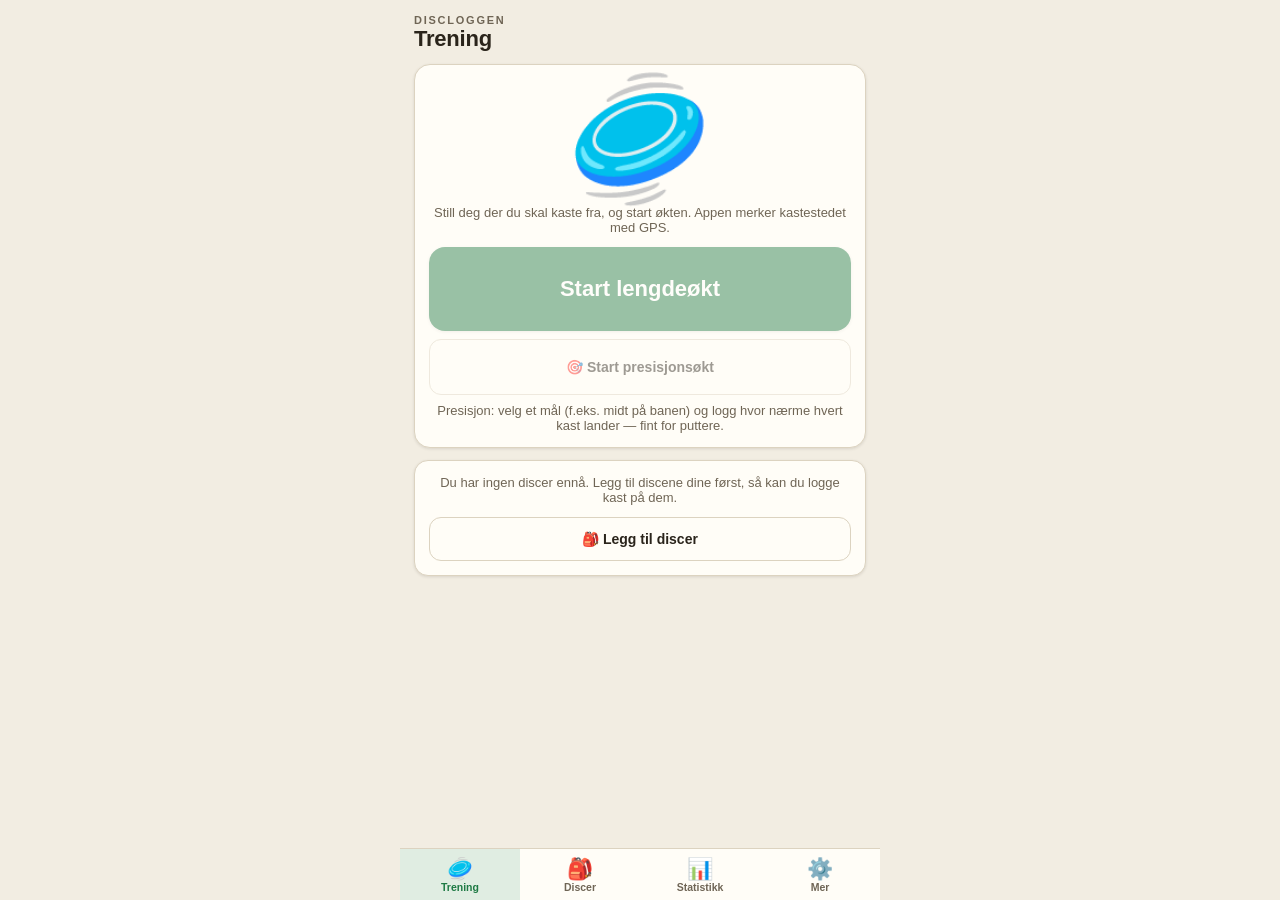
==== index.html @ fa89243a "Discloggen v1.0 — disc golf treningslogg (PWA) Lengde- og presisjonsøkter med GPS, disc-bibliotek me" ====
<!DOCTYPE html>
<html lang="nb">
<head>
<meta charset="utf-8">
<meta name="viewport" content="width=device-width, initial-scale=1, maximum-scale=1, user-scalable=no, viewport-fit=cover">
<title>Discloggen</title>
<link rel="manifest" href="manifest.webmanifest">
<meta name="theme-color" content="#131110">
<link rel="icon" type="image/png" href="icon-192.png">
<link rel="apple-touch-icon" href="icon-180.png">
<meta name="mobile-web-app-capable" content="yes">
<meta name="apple-mobile-web-app-capable" content="yes">
<meta name="apple-mobile-web-app-status-bar-style" content="black-translucent">
<link rel="stylesheet" href="css/app.css">
</head>
<body>
<div id="app">
  <main>
    <section id="v-train" class="view active noscroll"></section>
    <section id="v-discs" class="view"></section>
    <section id="v-stats" class="view"></section>
    <section id="v-more" class="view"></section>
  </main>
  <nav class="tabs">
    <button data-act="tab" data-arg="train" class="on"><span class="ico">🥏</span>Trening</button>
    <button data-act="tab" data-arg="discs"><span class="ico">🎒</span>Discer</button>
    <button data-act="tab" data-arg="stats"><span class="ico">📊</span>Statistikk</button>
    <button data-act="tab" data-arg="more"><span class="ico">⚙️</span>Mer</button>
  </nav>
</div>

<!-- GPS-måling -->
<div class="modal" id="m-measure">
  <div class="sheet center">
    <h2 id="ms-title">Måler posisjon …</h2>
    <div class="pulse"></div>
    <div class="acc num" id="ms-acc">–</div>
    <div class="sub" id="ms-hint">Venter på GPS-signal …</div>
    <div class="btnrow">
      <button class="ghost playbtn" data-act="measure-cancel">Avbryt</button>
      <button class="ghost playbtn" data-act="measure-retry">Mål på nytt</button>
      <button class="primary playbtn" id="ms-use" data-act="measure-use" disabled>Bruk punkt</button>
    </div>
  </div>
</div>

<!-- resultat etter landing -->
<div class="modal" id="m-result">
  <div class="sheet" data-act="result-close">
    <div class="emoji" id="res-emoji">🥏</div>
    <div class="bignum num" id="res-dist">0</div>
    <div class="eyebrow" id="res-unit">meter</div>
    <div class="sub mt8" id="res-sub"></div>
    <div class="record" id="res-record" style="display:none">🏆 Ny rekord!</div>
    <div class="sub mt12">Trykk for å fortsette</div>
  </div>
</div>

<!-- valg av siktepunkt (ny runde / start) -->
<div class="modal" id="m-aim">
  <div class="sheet">
    <h2>Siktepunkt for runden</h2>
    <p class="sub">Siktelinjen brukes til å beregne hvor langt til venstre/høyre kastene lander. Uten siktepunkt logges bare lengde.</p>
    <div class="mt12" id="aim-opts"></div>
  </div>
</div>

<!-- avslutt økt med manglende landinger -->
<div class="modal" id="m-end">
  <div class="sheet">
    <h2>Discer mangler landing</h2>
    <p class="sub" id="end-info"></p>
    <div class="btnrow">
      <button class="ghost playbtn" data-act="end-cancel">Fortsett økten</button>
      <button class="danger playbtn" data-act="end-anyway">Avslutt likevel</button>
    </div>
  </div>
</div>

<!-- disc-skjema -->
<div class="modal" id="m-disc">
  <div class="sheet">
    <h2 id="dm-title">Ny disc</h2>
    <label class="photobox" for="f-photo" id="dm-photo"><span class="ph">📷 Ta bilde</span></label>
    <div class="center sub" style="margin-bottom:10px">Trykk for å ta bilde av discen</div>
    <div class="field">
      <label>Navn</label>
      <input type="text" id="dm-name" maxlength="24" placeholder="F.eks. Destroyer">
    </div>
    <div class="field">
      <label>Type</label>
      <div class="seg" id="dm-type">
        <button data-act="dm-type" data-arg="Putter">Putter</button>
        <button data-act="dm-type" data-arg="Midrange">Midrange</button>
        <button data-act="dm-type" data-arg="Fairway">Fairway</button>
        <button data-act="dm-type" data-arg="Driver">Driver</button>
      </div>
    </div>
    <div class="field">
      <label>Flight numbers</label>
      <div class="flightrow">
        <div><input type="number" id="dm-sp" step="0.5" inputmode="decimal"><small>Speed</small></div>
        <div><input type="number" id="dm-gl" step="0.5" inputmode="decimal"><small>Glide</small></div>
        <div><input type="number" id="dm-tu" step="0.5" inputmode="decimal"><small>Turn</small></div>
        <div><input type="number" id="dm-fa" step="0.5" inputmode="decimal"><small>Fade</small></div>
      </div>
    </div>
    <div class="field">
      <label>Farge i statistikk</label>
      <div class="colorrow" id="dm-colors"></div>
    </div>
    <div class="btnrow">
      <button class="ghost playbtn" data-act="dm-cancel">Avbryt</button>
      <button class="primary playbtn" data-act="dm-save">Lagre disc</button>
    </div>
    <div class="btnrow" id="dm-delrow" style="display:none">
      <button class="danger playbtn" data-act="dm-del" data-arm>Slett disc</button>
    </div>
  </div>
</div>

<!-- beskjæring av bilde -->
<div class="modal" id="m-crop">
  <div class="sheet">
    <h2>Juster utsnitt</h2>
    <div id="cropwrap"><canvas id="cropcv" width="256" height="256"></canvas></div>
    <input type="range" id="cropzoom" min="1" max="3" step="0.01" value="1">
    <p class="sub center">Dra for å flytte · skyv for å zoome</p>
    <div class="btnrow">
      <button class="ghost playbtn" data-act="crop-cancel">Avbryt</button>
      <button class="primary playbtn" data-act="crop-ok">Bruk bilde</button>
    </div>
  </div>
</div>

<!-- øktdetalj -->
<div class="modal" id="m-session">
  <div class="sheet" id="sd-body"></div>
</div>

<div id="toast"></div>
<input type="file" id="f-photo" accept="image/*" capture="environment" hidden>
<input type="file" id="f-import" accept="application/json,.json" hidden>

<script type="module" src="js/app.js"></script>
<script>
if ("serviceWorker" in navigator) addEventListener("load", () => navigator.serviceWorker.register("sw.js"));
</script>
</body>
</html>
---- css/app.css ----
/* ==========================================================================
   Discloggen — designsystem
   Alle farger via tokens. Lys/mørk via media query + data-theme-overstyring.
   ========================================================================== */

:root{ /* lys (varm, kremhvit grunntone) */
  --bg:#F2EDE2; --surface:#FFFDF7; --surface2:#EAE3D4;
  --ink:#2A241B; --ink2:#6F6555; --line:#DCD3C0;
  --green:#1E7A44; --green-ink:#FFFFFF; --green-soft:#E0EDE2; --green-mid:#C4E0CB;
  --red:#B3312E; --red-soft:#F6E5E2;
  --gold:#A5802F; --gold-soft:#F1E8D2;
  --shadow:0 1px 3px rgba(42,36,27,.12);
  /* kategoriske disc-farger — validert palett, fast rekkefølge */
  --c0:#1E7A44; --c1:#B3312E; --c2:#2B6CB0; --c3:#A5802F;
  --c4:#7B4FA6; --c5:#0097A7; --c6:#C05621; --c7:#B83280;
}
@media (prefers-color-scheme: dark){
  :root{
    --bg:#131110; --surface:#1D1A17; --surface2:#26221D;
    --ink:#EFE7D7; --ink2:#A79C8A; --line:#332E27;
    --green:#4BA96B; --green-ink:#0E1F14; --green-soft:#1E2B21; --green-mid:#2C4A36;
    --red:#D8574F; --red-soft:#2E1D1A;
    --gold:#C9A45C; --gold-soft:#2C2618; --shadow:none;
    --c0:#4BA96B; --c1:#D8574F; --c2:#5D96D8; --c3:#B3883C;
    --c4:#A47BD1; --c5:#1E9DAE; --c6:#D8702F; --c7:#D46BA8;
  }
}
:root[data-theme="light"]{
  --bg:#F2EDE2; --surface:#FFFDF7; --surface2:#EAE3D4;
  --ink:#2A241B; --ink2:#6F6555; --line:#DCD3C0;
  --green:#1E7A44; --green-ink:#FFFFFF; --green-soft:#E0EDE2; --green-mid:#C4E0CB;
  --red:#B3312E; --red-soft:#F6E5E2;
  --gold:#A5802F; --gold-soft:#F1E8D2;
  --shadow:0 1px 3px rgba(42,36,27,.12);
  --c0:#1E7A44; --c1:#B3312E; --c2:#2B6CB0; --c3:#A5802F;
  --c4:#7B4FA6; --c5:#0097A7; --c6:#C05621; --c7:#B83280;
}
:root[data-theme="dark"]{
  --bg:#131110; --surface:#1D1A17; --surface2:#26221D;
  --ink:#EFE7D7; --ink2:#A79C8A; --line:#332E27;
  --green:#4BA96B; --green-ink:#0E1F14; --green-soft:#1E2B21; --green-mid:#2C4A36;
  --red:#D8574F; --red-soft:#2E1D1A;
  --gold:#C9A45C; --gold-soft:#2C2618; --shadow:none;
  --c0:#4BA96B; --c1:#D8574F; --c2:#5D96D8; --c3:#B3883C;
  --c4:#A47BD1; --c5:#1E9DAE; --c6:#D8702F; --c7:#D46BA8;
}

/* ---------- grunnlag ---------- */
*{box-sizing:border-box; margin:0; padding:0}
html{overscroll-behavior:none; -webkit-text-size-adjust:100%}
body{
  background:var(--bg); color:var(--ink);
  font-family:-apple-system,BlinkMacSystemFont,"Segoe UI",Roboto,sans-serif;
  height:100dvh; display:flex; flex-direction:column; align-items:center;
  overflow:hidden;
}
#app{width:100%; max-width:480px; height:100%; display:flex; flex-direction:column}
main{flex:1; min-height:0; position:relative}
section.view{
  position:absolute; inset:0; display:none; flex-direction:column;
  padding:14px 14px 8px; overflow-y:auto; overscroll-behavior:contain;
}
section.view.active{display:flex}
section.view.noscroll{overflow:hidden}
.num{font-variant-numeric:tabular-nums}

h1{font-size:22px; font-weight:800; letter-spacing:-.01em}
.eyebrow{font-size:11px; font-weight:700; letter-spacing:.16em; text-transform:uppercase; color:var(--ink2)}
.sub{font-size:13px; color:var(--ink2)}

/* ---------- knapper ---------- */
button{
  font:inherit; color:inherit; border:none; background:none; border-radius:12px;
  touch-action:manipulation; user-select:none; -webkit-user-select:none;
  -webkit-tap-highlight-color:transparent; cursor:pointer;
}
button:disabled{opacity:.45}
.primary{
  background:var(--green); color:var(--green-ink); font-size:18px; font-weight:800;
  min-height:56px; width:100%; box-shadow:var(--shadow);
}
.primary.big{min-height:84px; font-size:22px; border-radius:16px}
.ghost{
  background:var(--surface); border:1px solid var(--line); color:var(--ink);
  font-size:14px; font-weight:700; min-height:44px; padding:0 14px;
}
.danger{background:none; border:1px solid var(--red); color:var(--red); font-size:14px; font-weight:700; min-height:44px; padding:0 14px}
.playbtn{touch-action:none}

/* segmentkontroll */
.seg{display:flex; gap:4px; background:var(--surface2); border-radius:12px; padding:4px}
.seg button{flex:1; min-height:38px; font-size:13px; font-weight:700; color:var(--ink2); border-radius:9px; touch-action:none}
.seg button.on{background:var(--green); color:var(--green-ink)}

/* ---------- kort og KPI ---------- */
.card{background:var(--surface); border:1px solid var(--line); border-radius:14px; padding:14px; box-shadow:var(--shadow)}
.statrow{display:flex; gap:8px}
.stat{
  flex:1; background:var(--surface); border:1px solid var(--line); border-radius:12px;
  padding:10px 6px; text-align:center; box-shadow:var(--shadow);
}
.stat b{display:block; font-size:22px; font-weight:800; font-variant-numeric:tabular-nums}
.stat span{display:block; font-size:9px; font-weight:700; letter-spacing:.1em; text-transform:uppercase; color:var(--ink2); margin-top:2px}
.stat.gold b{color:var(--gold)}

.target-card{background:var(--surface); border:1px solid var(--line); border-radius:16px; text-align:center; padding:10px 14px 14px; box-shadow:var(--shadow)}
.target-card .bignum{font-size:clamp(72px,26vw,120px); font-weight:800; line-height:1.05; font-variant-numeric:tabular-nums}

/* chips */
.chip{
  display:inline-flex; align-items:center; gap:5px; font-size:12px; font-weight:700;
  background:var(--surface2); color:var(--ink2); border-radius:99px; padding:4px 10px;
}
.chip.ok{background:var(--green-soft); color:var(--green)}
.chip.bad{background:var(--red-soft); color:var(--red)}

/* ---------- historikk ---------- */
.hist{list-style:none}
.hist li{
  display:flex; justify-content:space-between; align-items:center; gap:10px;
  padding:11px 2px; border-bottom:1px solid var(--line); font-size:14px;
}
.hist li:last-child{border-bottom:none}
.hist .d{color:var(--ink2); font-size:13px}
.hist .v{font-weight:800; font-variant-numeric:tabular-nums}

/* ---------- disc-grid (treningsmodus) ---------- */
.discgrid{
  display:grid; grid-template-columns:repeat(3,1fr); gap:8px;
  overflow-y:auto; min-height:0; flex:1; padding:2px; align-content:start;
}
.discbtn{
  position:relative; background:var(--surface); border:1px solid var(--line);
  border-radius:14px; padding:8px 6px 7px; text-align:center; box-shadow:var(--shadow);
  touch-action:none; display:flex; flex-direction:column; align-items:center; gap:5px;
}
.discbtn img,.discbtn .noimg{
  width:56px; height:56px; border-radius:50%; object-fit:cover;
  border:3px solid var(--dc,var(--line));
}
.discbtn .noimg{display:flex; align-items:center; justify-content:center; font-size:24px; background:var(--surface2)}
.discbtn b{font-size:12.5px; font-weight:800; line-height:1.15; word-break:break-word}
.discbtn small{font-size:10px; color:var(--ink2); font-weight:700}
.discbtn .badge{
  position:absolute; top:-6px; right:-6px; min-width:24px; height:24px; border-radius:99px;
  background:var(--green); color:var(--green-ink); font-size:13px; font-weight:800;
  display:flex; align-items:center; justify-content:center; padding:0 6px;
}
.discbtn.dim{opacity:.4}

/* ---------- disc-bibliotek ---------- */
.discrow{
  display:flex; align-items:center; gap:12px; background:var(--surface);
  border:1px solid var(--line); border-radius:14px; padding:10px 12px; box-shadow:var(--shadow);
  width:100%; text-align:left;
}
.discrow img,.discrow .noimg{
  width:52px; height:52px; border-radius:12px; object-fit:cover; flex-shrink:0;
  border:3px solid var(--dc,var(--line));
}
.discrow .noimg{display:flex; align-items:center; justify-content:center; font-size:22px; background:var(--surface2)}
.discrow .info{flex:1; min-width:0}
.discrow .info b{font-size:15px; font-weight:800; display:block}
.discrow .info small{font-size:12px; color:var(--ink2)}
.discrow .mini{text-align:right; font-size:12px; color:var(--ink2); flex-shrink:0}
.discrow .mini b{display:block; font-size:15px; color:var(--ink); font-variant-numeric:tabular-nums}

/* ---------- faner nederst ---------- */
nav.tabs{
  display:flex; background:var(--surface); border-top:1px solid var(--line);
  padding-bottom:env(safe-area-inset-bottom); flex-shrink:0;
}
nav.tabs button{
  flex:1; display:flex; flex-direction:column; align-items:center; gap:2px;
  padding:9px 0 7px; font-size:10.5px; font-weight:700; color:var(--ink2); border-radius:0;
}
nav.tabs button .ico{font-size:21px; line-height:1}
nav.tabs button.on{color:var(--green); background:var(--green-soft)}

/* ---------- modaler ---------- */
.modal{
  position:fixed; inset:0; background:rgba(0,0,0,.45); display:none;
  align-items:flex-end; justify-content:center; z-index:50;
}
.modal.open{display:flex}
.modal .sheet{
  background:var(--bg); width:100%; max-width:480px; border-radius:20px 20px 0 0;
  padding:18px 16px calc(18px + env(safe-area-inset-bottom));
  max-height:88dvh; overflow-y:auto; overscroll-behavior:contain;
}
.modal .sheet h2{font-size:18px; font-weight:800; margin-bottom:12px}
.btnrow{display:flex; gap:8px; margin-top:12px}
.btnrow>*{flex:1}

/* skjema */
.field{margin-bottom:12px}
.field label{display:block; font-size:11px; font-weight:700; letter-spacing:.12em; text-transform:uppercase; color:var(--ink2); margin-bottom:5px}
.field input[type=text],.field input[type=number]{
  width:100%; background:var(--surface); border:1px solid var(--line); border-radius:10px;
  padding:11px 12px; font:inherit; font-weight:600; color:var(--ink);
}
.flightrow{display:flex; gap:6px}
.flightrow div{flex:1; text-align:center}
.flightrow input{text-align:center}
.flightrow small{font-size:9px; font-weight:700; letter-spacing:.08em; text-transform:uppercase; color:var(--ink2)}

/* fargevelger */
.colorrow{display:flex; gap:8px; flex-wrap:wrap}
.colorrow button{width:34px; height:34px; border-radius:50%; border:3px solid transparent; touch-action:none}
.colorrow button.on{border-color:var(--ink)}

/* bildevelger */
.photobox{
  width:110px; height:110px; border-radius:16px; overflow:hidden; margin:0 auto 4px;
  border:2px dashed var(--line); display:flex; align-items:center; justify-content:center;
  background:var(--surface); cursor:pointer;
}
.photobox img{width:100%; height:100%; object-fit:cover}
.photobox .ph{font-size:13px; color:var(--ink2); text-align:center; font-weight:600; padding:8px}

/* beskjæring */
#cropwrap{width:280px; height:280px; margin:0 auto; border-radius:14px; overflow:hidden; touch-action:none; background:#000}
#cropcv{width:100%; height:100%; display:block}
#cropzoom{width:100%; margin-top:12px; accent-color:var(--green)}

/* ---------- GPS-måler ---------- */
.acc{font-size:40px; font-weight:800; text-align:center; font-variant-numeric:tabular-nums}
.acc.good{color:var(--green)} .acc.bad{color:var(--red)}
.pulse{
  width:14px; height:14px; border-radius:50%; background:var(--green); margin:0 auto 8px;
  animation:pulse 1.2s ease-in-out infinite;
}
@keyframes pulse{0%,100%{transform:scale(1); opacity:1}50%{transform:scale(1.7); opacity:.35}}

/* ---------- resultat-overlay ---------- */
#m-result .sheet{text-align:center}
#m-result .emoji{font-size:52px; line-height:1.1}
#m-result .bignum{font-size:clamp(80px,30vw,130px); font-weight:800; line-height:1; font-variant-numeric:tabular-nums}
#m-result .record{color:var(--gold); font-weight:800; font-size:18px; margin-top:4px}

/* ---------- spredningskart ---------- */
.scatter{position:relative}
.scatter svg{width:100%; height:auto; display:block}
.scatter .tip{
  position:absolute; background:var(--surface); border:1px solid var(--line); border-radius:10px;
  padding:7px 10px; font-size:12.5px; box-shadow:var(--shadow); pointer-events:none;
  transform:translate(-50%,-110%); white-space:nowrap; display:none; z-index:5;
}
.legend{display:flex; flex-wrap:wrap; gap:6px 12px; margin-top:10px}
.legend span{display:inline-flex; align-items:center; gap:5px; font-size:12px; font-weight:600; color:var(--ink2)}
.legend i{width:10px; height:10px; border-radius:50%; display:inline-block}

/* ---------- trykk-feedback ---------- */
.tapring{
  position:fixed; width:44px; height:44px; border-radius:50%; border:3px solid var(--gold);
  pointer-events:none; z-index:99; transform:translate(-50%,-50%) scale(.4); opacity:.9;
  animation:tapring .35s ease-out forwards;
}
@keyframes tapring{to{transform:translate(-50%,-50%) scale(1.4); opacity:0}}

/* ---------- konfetti ---------- */
.confetti{position:fixed; top:-12px; width:9px; height:14px; z-index:98; pointer-events:none; animation:cfall linear forwards}
@keyframes cfall{to{transform:translateY(105dvh) rotate(720deg)}}
@media (prefers-reduced-motion: reduce){
  .confetti,.tapring{display:none}
  .pulse{animation:none}
}

/* ---------- toast ---------- */
#toast{
  position:fixed; left:50%; bottom:calc(86px + env(safe-area-inset-bottom));
  transform:translateX(-50%); background:var(--ink); color:var(--bg);
  padding:10px 18px; border-radius:99px; font-size:14px; font-weight:700;
  opacity:0; pointer-events:none; transition:opacity .25s; z-index:97; white-space:nowrap;
}
#toast.show{opacity:1}

/* diverse */
.row{display:flex; align-items:center; justify-content:space-between; gap:10px}
.mt8{margin-top:8px} .mt12{margin-top:12px} .mt16{margin-top:16px}
.center{text-align:center}
hr.sep{border:none; border-top:1px solid var(--line); margin:14px 0}
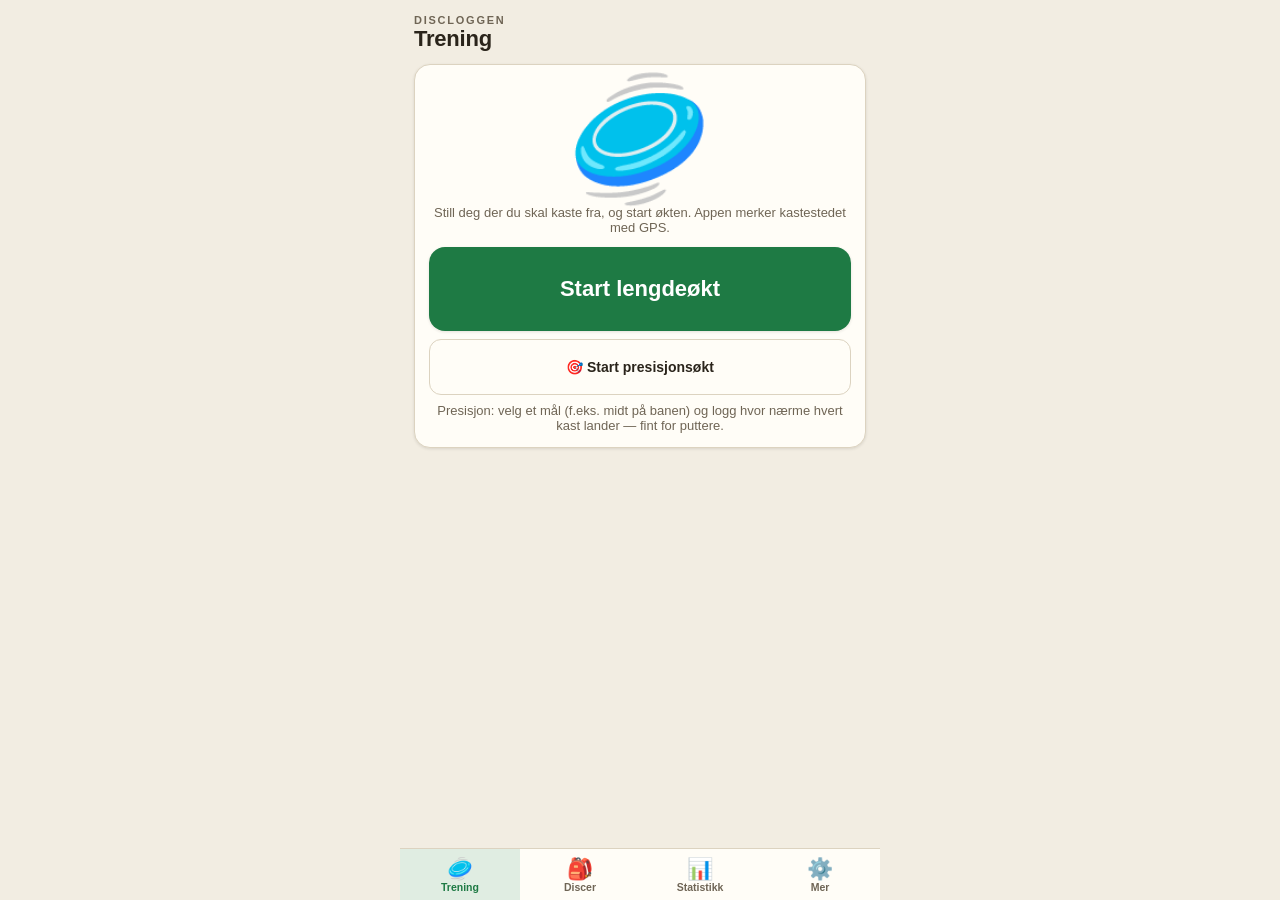
==== commit b3b1b3b8: "Instant GPS-logging, rundeforbedringer og mykere onboarding Kontinuerlig GPS under hele okten - tryk" ====
--- a/index.html
+++ b/index.html
@@ -44,23 +44,10 @@
   </div>
 </div>
 
-<!-- resultat etter landing -->
-<div class="modal" id="m-result">
-  <div class="sheet" data-act="result-close">
-    <div class="emoji" id="res-emoji">🥏</div>
-    <div class="bignum num" id="res-dist">0</div>
-    <div class="eyebrow" id="res-unit">meter</div>
-    <div class="sub mt8" id="res-sub"></div>
-    <div class="record" id="res-record" style="display:none">🏆 Ny rekord!</div>
-    <div class="sub mt12">Trykk for å fortsette</div>
-  </div>
-</div>
-
-<!-- valg av siktepunkt (ny runde / start) -->
+<!-- valg av siktepunkt / ny runde -->
 <div class="modal" id="m-aim">
   <div class="sheet">
-    <h2>Siktepunkt for runden</h2>
-    <p class="sub">Siktelinjen brukes til å beregne hvor langt til venstre/høyre kastene lander. Uten siktepunkt logges bare lengde.</p>
+    <h2 id="aim-title">Siktepunkt for runden</h2>
     <div class="mt12" id="aim-opts"></div>
   </div>
 </div>
@@ -139,6 +126,7 @@
 </div>
 
 <div id="toast"></div>
+<div id="flash"></div>
 <input type="file" id="f-photo" accept="image/*" capture="environment" hidden>
 <input type="file" id="f-import" accept="application/json,.json" hidden>
 
--- a/css/app.css
+++ b/css/app.css
@@ -232,11 +232,22 @@
 }
 @keyframes pulse{0%,100%{transform:scale(1); opacity:1}50%{transform:scale(1.7); opacity:.35}}
 
-/* ---------- resultat-overlay ---------- */
-#m-result .sheet{text-align:center}
-#m-result .emoji{font-size:52px; line-height:1.1}
-#m-result .bignum{font-size:clamp(80px,30vw,130px); font-weight:800; line-height:1; font-variant-numeric:tabular-nums}
-#m-result .record{color:var(--gold); font-weight:800; font-size:18px; margin-top:4px}
+/* ---------- hurtigresultat (flash) ----------
+   Ikke-blokkerende, autoforsvinnende popup. pointer-events:none så den
+   aldri stjeler trykk fra skjermen under. */
+#flash{
+  position:fixed; left:50%; top:16%; transform:translate(-50%,-6px);
+  z-index:60; pointer-events:none; max-width:88vw;
+  background:var(--surface); border:2px solid var(--line); border-radius:18px;
+  padding:12px 26px; text-align:center; box-shadow:var(--shadow);
+  opacity:0; transition:opacity .15s ease, transform .15s ease;
+}
+#flash.show{opacity:1; transform:translate(-50%,0)}
+#flash .fv{font-size:40px; font-weight:800; line-height:1.05}
+#flash .fs{font-size:12.5px; color:var(--ink2); font-weight:700; margin-top:2px; white-space:nowrap}
+#flash.record{border-color:var(--gold)}
+#flash.record .fv{color:var(--gold)}
+@media (prefers-reduced-motion: reduce){ #flash{transition:none} }
 
 /* ---------- spredningskart ---------- */
 .scatter{position:relative}
